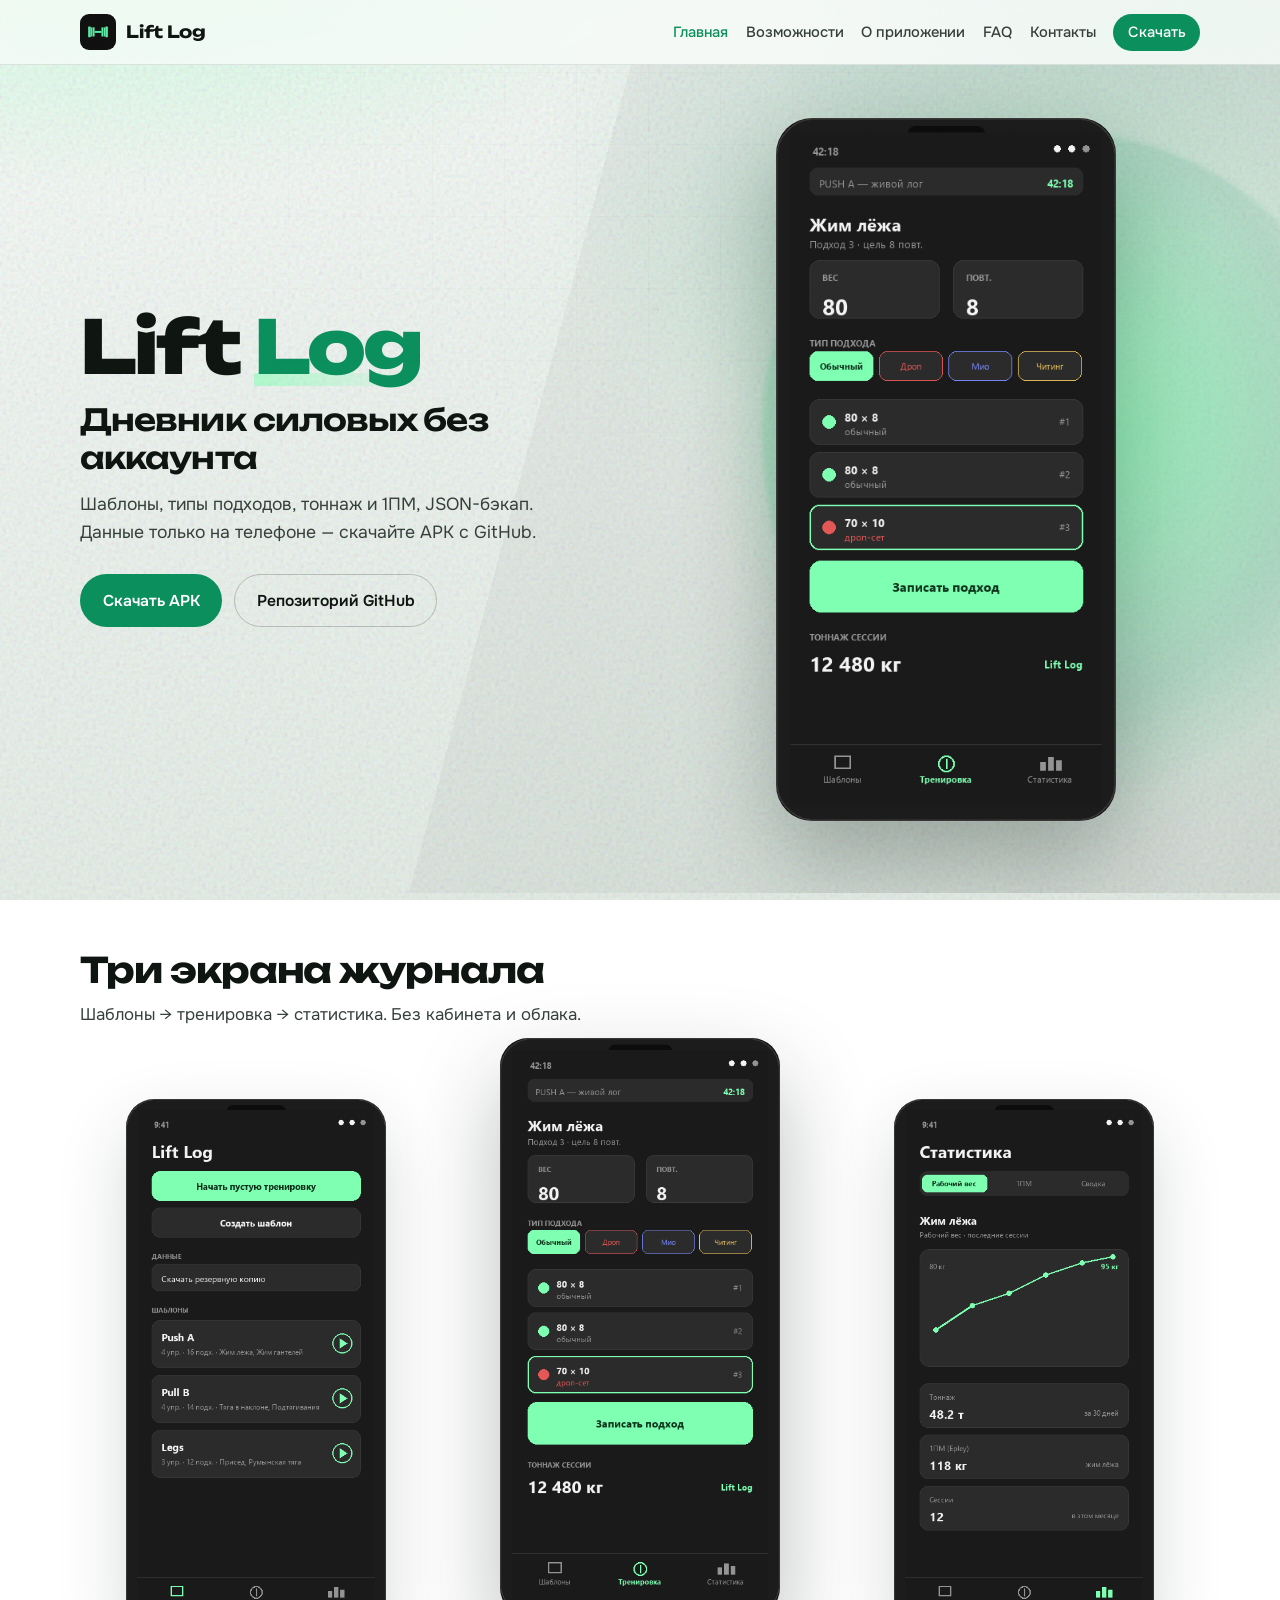
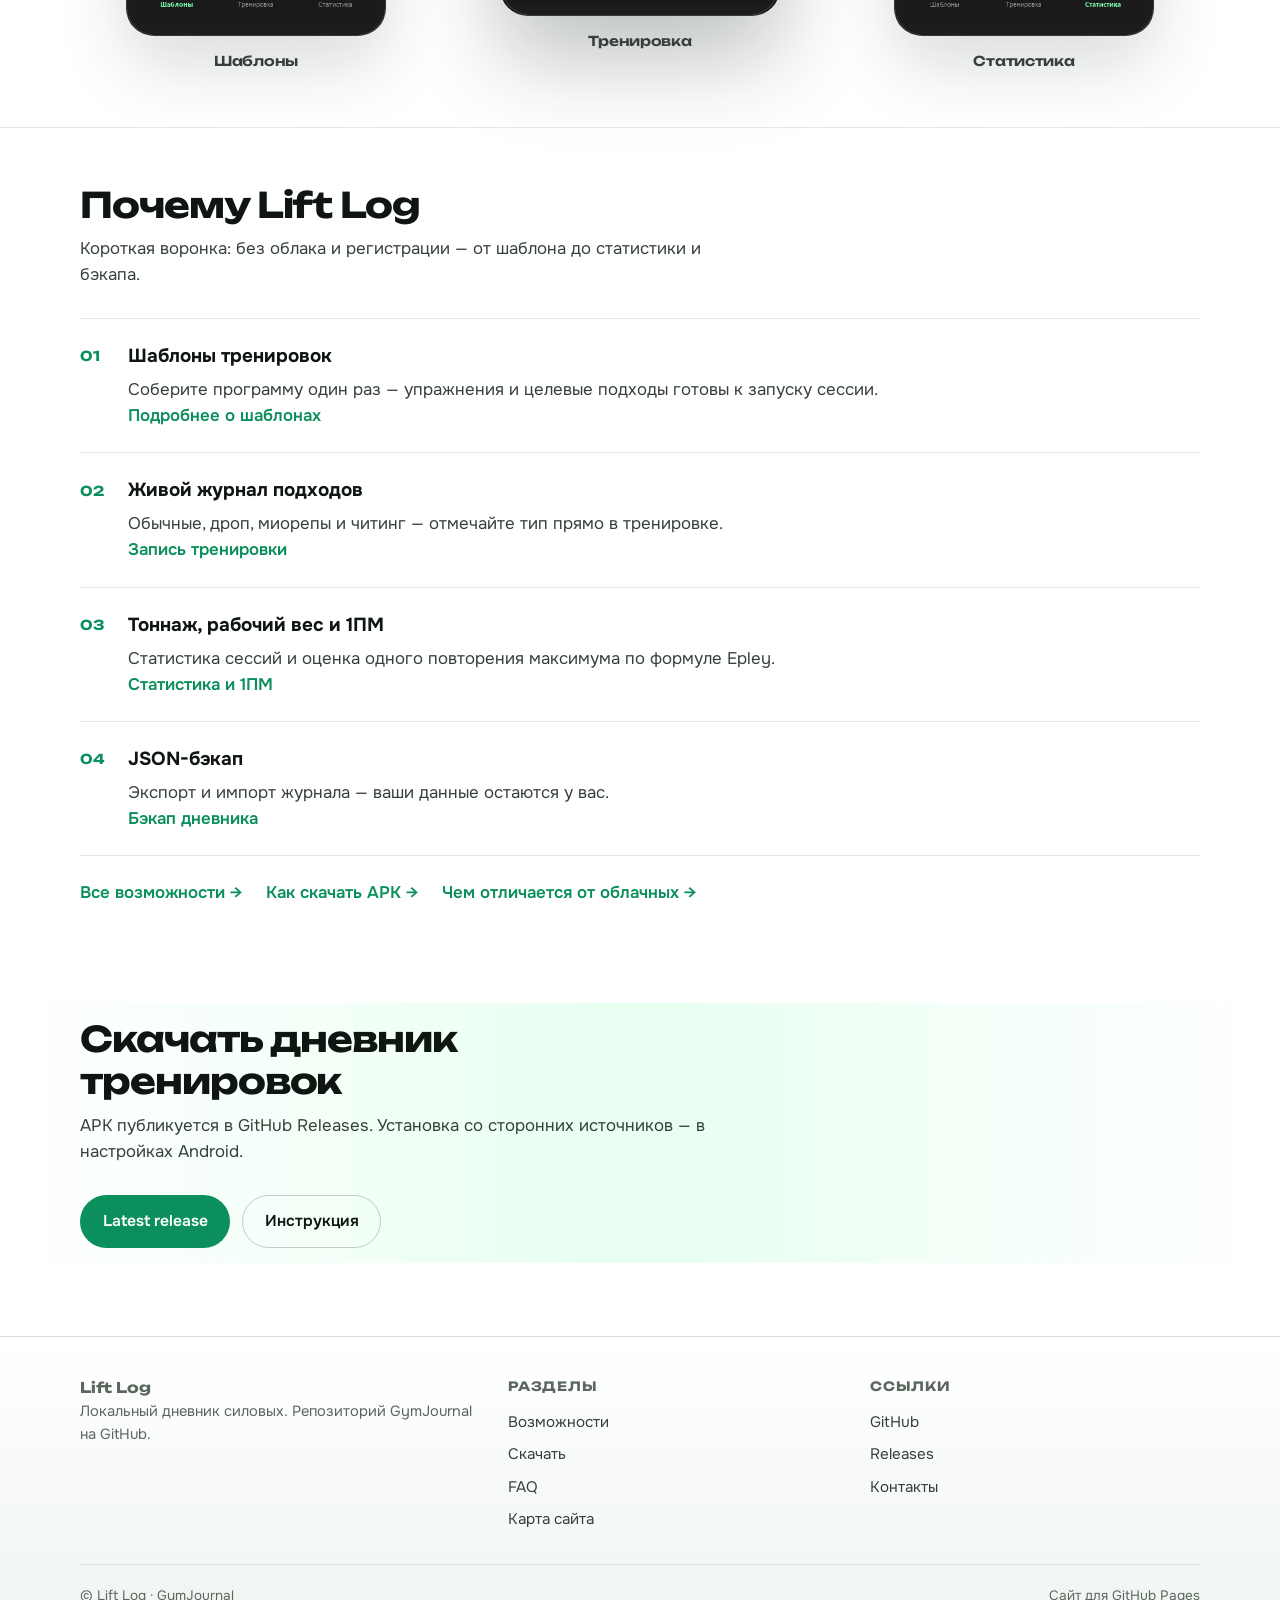
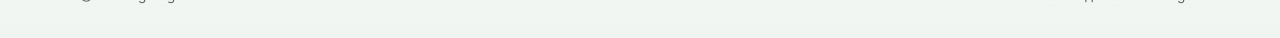
==== docs/index.html @ bf71b64b "Added marketing site for pages" ====
<!DOCTYPE html>
<html lang="ru">
<head>
  <meta charset="utf-8">
  <meta name="viewport" content="width=device-width, initial-scale=1">
  <title>Lift Log — дневник тренировок без аккаунта | скачать APK</title>
  <meta name="description" content="Lift Log — локальный дневник силовых для Android: шаблоны, типы подходов, тоннаж и 1ПМ, JSON-бэкап. Без регистрации. Скачать APK с GitHub.">
  <link rel="canonical" href="https://rev3nt.github.io/GymJournal/">
  <meta property="og:title" content="Lift Log — дневник тренировок без аккаунта">
  <meta property="og:description" content="Шаблоны, дроп/мио/читинг, тоннаж и 1ПМ, JSON-бэкап. Данные на телефоне. Скачать APK.">
  <meta property="og:type" content="website">
  <meta property="og:url" content="https://rev3nt.github.io/GymJournal/">
  <meta property="og:image" content="https://rev3nt.github.io/GymJournal/assets/screenshot-hero.png">
  <link rel="icon" href="assets/app_icon.png" type="image/png">
  <link rel="preconnect" href="https://fonts.googleapis.com">
  <link rel="preconnect" href="https://fonts.gstatic.com" crossorigin>
  <link href="https://fonts.googleapis.com/css2?family=Onest:wght@400;500;600;700&family=Unbounded:wght@500;600;700;800&display=swap" rel="stylesheet">
  <link rel="stylesheet" href="css/styles.css">
</head>
<body>
  <a class="skip-link" href="#main">К содержанию</a>
  <header class="site-header">
    <div class="wrap header-inner">
      <a class="logo" href="index.html">
        <img src="assets/app_icon.png" width="36" height="36" alt="">
        Lift Log
      </a>
      <button class="nav-toggle" type="button" aria-expanded="false" aria-controls="site-nav">Меню</button>
      <nav class="nav" id="site-nav" aria-label="Основная навигация">
        <a href="index.html" aria-current="page">Главная</a>
        <a href="vozmozhnosti.html">Возможности</a>
        <a href="o-prilozhenii.html">О приложении</a>
        <a href="faq.html">FAQ</a>
        <a href="kontakty.html">Контакты</a>
        <a class="nav-cta" href="skachat.html">Скачать</a>
      </nav>
    </div>
  </header>

  <main id="main">
    <section class="hero hero--bleed">
      <div class="hero-plane" aria-hidden="true"></div>
      <div class="wrap hero-grid">
        <div class="hero-copy">
          <p class="brand-mark">Lift <span>Log</span></p>
          <h1>Дневник силовых без аккаунта</h1>
          <p class="hero-lead">Шаблоны, типы подходов, тоннаж и 1ПМ, JSON-бэкап. Данные только на телефоне — скачайте APK с GitHub.</p>
          <div class="cta-row">
            <a class="btn btn-primary" href="https://github.com/rev3nt/GymJournal/releases/latest">Скачать APK</a>
            <a class="btn btn-secondary" href="https://github.com/rev3nt/GymJournal">Репозиторий GitHub</a>
          </div>
        </div>
        <div class="hero-visual">
          <img
            class="hero-shot"
            src="assets/screenshot-hero.png"
            width="426"
            height="880"
            alt="Скриншот Lift Log: активная тренировка — жим лёжа, вес, повторы и типы подходов"
            fetchpriority="high"
            decoding="async"
          >
        </div>
      </div>
    </section>

    <section class="section moments">
      <div class="wrap">
        <div class="section-head reveal">
          <h2>Три экрана журнала</h2>
          <p>Шаблоны → тренировка → статистика. Без кабинета и облака.</p>
        </div>
        <div class="shot-row reveal">
          <figure class="shot-card">
            <img src="assets/screenshot-templates.png" width="426" height="880" alt="Экран шаблонов Lift Log" loading="lazy">
            <figcaption>Шаблоны</figcaption>
          </figure>
          <figure class="shot-card shot-card--offset">
            <img src="assets/screenshot-hero.png" width="426" height="880" alt="Экран тренировки Lift Log" loading="lazy">
            <figcaption>Тренировка</figcaption>
          </figure>
          <figure class="shot-card">
            <img src="assets/screenshot-stats.png" width="426" height="880" alt="Экран статистики Lift Log" loading="lazy">
            <figcaption>Статистика</figcaption>
          </figure>
        </div>
      </div>
    </section>

    <section class="section band">
      <div class="wrap">
        <div class="section-head reveal">
          <h2>Почему Lift Log</h2>
          <p>Короткая воронка: без облака и регистрации — от шаблона до статистики и бэкапа.</p>
        </div>
        <ol class="feature-list">
          <li class="reveal">
            <span class="feature-num">01</span>
            <div>
              <h3>Шаблоны тренировок</h3>
              <p>Соберите программу один раз — упражнения и целевые подходы готовы к запуску сессии.</p>
              <a href="shablony.html">Подробнее о шаблонах</a>
            </div>
          </li>
          <li class="reveal">
            <span class="feature-num">02</span>
            <div>
              <h3>Живой журнал подходов</h3>
              <p>Обычные, дроп, миорепы и читинг — отмечайте тип прямо в тренировке.</p>
              <a href="trenirovka.html">Запись тренировки</a>
            </div>
          </li>
          <li class="reveal">
            <span class="feature-num">03</span>
            <div>
              <h3>Тоннаж, рабочий вес и 1ПМ</h3>
              <p>Статистика сессий и оценка одного повторения максимума по формуле Epley.</p>
              <a href="statistika.html">Статистика и 1ПМ</a>
            </div>
          </li>
          <li class="reveal">
            <span class="feature-num">04</span>
            <div>
              <h3>JSON-бэкап</h3>
              <p>Экспорт и импорт журнала — ваши данные остаются у вас.</p>
              <a href="backup.html">Бэкап дневника</a>
            </div>
          </li>
        </ol>
        <div class="link-row reveal">
          <a href="vozmozhnosti.html">Все возможности →</a>
          <a href="skachat.html">Как скачать APK →</a>
          <a href="o-prilozhenii.html">Чем отличается от облачных →</a>
        </div>
      </div>
    </section>

    <section class="section download-strip">
      <div class="wrap reveal">
        <div class="section-head">
          <h2>Скачать дневник тренировок</h2>
          <p>APK публикуется в GitHub Releases. Установка со сторонних источников — в настройках Android.</p>
        </div>
        <div class="cta-row">
          <a class="btn btn-primary" href="https://github.com/rev3nt/GymJournal/releases/latest">Latest release</a>
          <a class="btn btn-secondary" href="skachat.html">Инструкция</a>
        </div>
      </div>
    </section>
  </main>

  <footer class="site-footer">
    <div class="wrap footer-grid">
      <div>
        <p class="footer-brand">Lift Log</p>
        <p>Локальный дневник силовых. Репозиторий GymJournal на GitHub.</p>
      </div>
      <div>
        <h3>Разделы</h3>
        <ul class="footer-links">
          <li><a href="vozmozhnosti.html">Возможности</a></li>
          <li><a href="skachat.html">Скачать</a></li>
          <li><a href="faq.html">FAQ</a></li>
          <li><a href="karta-sajta.html">Карта сайта</a></li>
        </ul>
      </div>
      <div>
        <h3>Ссылки</h3>
        <ul class="footer-links">
          <li><a href="https://github.com/rev3nt/GymJournal">GitHub</a></li>
          <li><a href="https://github.com/rev3nt/GymJournal/releases/latest">Releases</a></li>
          <li><a href="kontakty.html">Контакты</a></li>
        </ul>
      </div>
    </div>
    <div class="wrap footer-bottom">
      <span>© Lift Log · GymJournal</span>
      <span>Сайт для GitHub Pages</span>
    </div>
  </footer>
  <script src="js/main.js"></script>
</body>
</html>
---- docs/css/styles.css ----
/* Lift Log — marketing site (light athletic editorial) */
:root {
  --bg: #eef4f0;
  --bg-2: #e2ebe5;
  --surface: #ffffff;
  --ink: #0f1612;
  --ink-soft: #35403a;
  --muted: #5a675f;
  --line: rgba(15, 22, 18, 0.1);
  --accent: #0b8f5c;
  --accent-hover: #087a4e;
  --mint: #7effb2;
  --mint-soft: rgba(126, 255, 178, 0.4);
  --mint-deep: rgba(11, 143, 92, 0.14);
  --app-bg: #1a1a1a;
  --app-fg: #f3f3f3;
  --radius: 14px;
  --max: 1120px;
  --font-display: "Unbounded", system-ui, sans-serif;
  --font-body: "Onest", system-ui, sans-serif;
  --shadow-soft: 0 28px 70px rgba(11, 40, 28, 0.16);
  --shadow-shot: 0 40px 90px rgba(8, 28, 18, 0.28);
  --ease: cubic-bezier(0.22, 1, 0.36, 1);
}

*,
*::before,
*::after {
  box-sizing: border-box;
}

html {
  scroll-behavior: smooth;
}

body {
  margin: 0;
  font-family: var(--font-body);
  font-size: 1.05rem;
  line-height: 1.55;
  color: var(--ink);
  background:
    radial-gradient(ellipse 100% 70% at 8% -15%, rgba(126, 255, 178, 0.42), transparent 52%),
    radial-gradient(ellipse 80% 55% at 96% 0%, rgba(11, 143, 92, 0.14), transparent 48%),
    radial-gradient(ellipse 60% 40% at 70% 35%, rgba(126, 255, 178, 0.1), transparent 55%),
    linear-gradient(165deg, #f8fcf9 0%, var(--bg) 38%, #e6efe9 72%, var(--bg-2) 100%);
  background-attachment: fixed;
  min-height: 100vh;
}

body::before {
  content: "";
  position: fixed;
  inset: 0;
  pointer-events: none;
  z-index: 0;
  opacity: 0.42;
  background-image: url("data:image/svg+xml,%3Csvg viewBox='0 0 256 256' xmlns='http://www.w3.org/2000/svg'%3E%3Cfilter id='n'%3E%3CfeTurbulence type='fractalNoise' baseFrequency='0.9' numOctaves='4' stitchTiles='stitch'/%3E%3C/filter%3E%3Crect width='100%25' height='100%25' filter='url(%23n)' opacity='0.5'/%3E%3C/svg%3E");
  mix-blend-mode: multiply;
}

body::after {
  content: "";
  position: fixed;
  inset: 0;
  pointer-events: none;
  z-index: 0;
  opacity: 0.045;
  background-image:
    linear-gradient(rgba(15, 22, 18, 0.35) 1px, transparent 1px),
    linear-gradient(90deg, rgba(15, 22, 18, 0.35) 1px, transparent 1px);
  background-size: 72px 72px;
  mask-image: radial-gradient(ellipse 80% 60% at 50% 20%, #000 20%, transparent 75%);
}

a {
  color: var(--accent);
  text-decoration-thickness: 1px;
  text-underline-offset: 0.18em;
}

a:hover {
  color: var(--accent-hover);
}

img {
  max-width: 100%;
  height: auto;
  display: block;
}

.skip-link {
  position: absolute;
  left: -999px;
  top: 0;
  background: var(--ink);
  color: #fff;
  padding: 0.6rem 1rem;
  z-index: 100;
}

.skip-link:focus {
  left: 1rem;
  top: 1rem;
}

.wrap {
  width: min(100% - 2rem, var(--max));
  margin-inline: auto;
  position: relative;
  z-index: 1;
}

/* Header */
.site-header {
  position: sticky;
  top: 0;
  z-index: 50;
  backdrop-filter: blur(16px) saturate(1.2);
  background: rgba(248, 252, 249, 0.78);
  border-bottom: 1px solid var(--line);
}

.header-inner {
  display: flex;
  align-items: center;
  justify-content: space-between;
  gap: 1rem;
  padding: 0.85rem 0;
}

.logo {
  display: inline-flex;
  align-items: center;
  gap: 0.65rem;
  text-decoration: none;
  color: var(--ink);
  font-family: var(--font-display);
  font-weight: 700;
  font-size: 1.05rem;
  letter-spacing: -0.02em;
}

.logo img {
  width: 36px;
  height: 36px;
  border-radius: 9px;
}

.nav {
  display: flex;
  align-items: center;
  gap: 0.15rem 1.1rem;
  flex-wrap: wrap;
}

.nav a {
  text-decoration: none;
  color: var(--ink-soft);
  font-size: 0.92rem;
  font-weight: 500;
  padding: 0.35rem 0;
}

.nav a:hover,
.nav a[aria-current="page"] {
  color: var(--accent);
}

.nav-cta {
  display: inline-flex;
  align-items: center;
  padding: 0.45rem 0.9rem !important;
  border-radius: 999px;
  background: var(--accent);
  color: #fff !important;
  text-decoration: none !important;
}

.nav-cta:hover {
  background: var(--accent-hover);
  color: #fff !important;
}

.nav-toggle {
  display: none;
  border: 1px solid var(--line);
  background: var(--surface);
  border-radius: 10px;
  padding: 0.45rem 0.7rem;
  font: inherit;
  cursor: pointer;
  color: var(--ink);
}

@media (max-width: 860px) {
  .nav-toggle {
    display: inline-flex;
  }

  .nav {
    display: none;
    position: absolute;
    left: 1rem;
    right: 1rem;
    top: calc(100% + 0.35rem);
    flex-direction: column;
    align-items: stretch;
    gap: 0;
    padding: 0.75rem;
    background: var(--surface);
    border: 1px solid var(--line);
    border-radius: var(--radius);
    box-shadow: var(--shadow-soft);
  }

  .nav.is-open {
    display: flex;
  }

  .nav a {
    padding: 0.7rem 0.55rem;
    border-bottom: 1px solid var(--line);
  }

  .nav a:last-child {
    border-bottom: 0;
  }

  .nav-cta {
    justify-content: center;
    margin-top: 0.35rem;
  }
}

/* Buttons */
.btn {
  display: inline-flex;
  align-items: center;
  justify-content: center;
  gap: 0.4rem;
  padding: 0.85rem 1.35rem;
  border-radius: 999px;
  font-weight: 600;
  font-size: 0.98rem;
  text-decoration: none;
  border: 1.5px solid transparent;
  transition: transform 0.25s var(--ease), background 0.2s, color 0.2s, border-color 0.2s;
}

.btn:hover {
  transform: translateY(-1px);
}

.btn-primary {
  background: var(--accent);
  color: #fff;
}

.btn-primary:hover {
  background: var(--accent-hover);
  color: #fff;
}

.btn-secondary {
  background: transparent;
  color: var(--ink);
  border-color: rgba(18, 24, 20, 0.22);
}

.btn-secondary:hover {
  border-color: var(--accent);
  color: var(--accent);
}

.cta-row {
  display: flex;
  flex-wrap: wrap;
  gap: 0.75rem;
}

/* Hero */
.hero {
  position: relative;
  padding: 2.75rem 0 4rem;
  min-height: min(92vh, 880px);
  display: grid;
  align-items: center;
  overflow: clip;
}

.hero--bleed {
  isolation: isolate;
}

.hero-plane {
  position: absolute;
  inset: 0;
  z-index: 0;
  background:
    linear-gradient(105deg, transparent 42%, rgba(15, 22, 18, 0.04) 42%, rgba(15, 22, 18, 0.07) 100%),
    radial-gradient(ellipse 55% 80% at 88% 45%, rgba(126, 255, 178, 0.35), transparent 60%),
    radial-gradient(ellipse 40% 50% at 70% 10%, var(--mint-deep), transparent 70%);
  pointer-events: none;
}

.hero-plane::after {
  content: "";
  position: absolute;
  right: -8%;
  top: 8%;
  width: min(58vw, 620px);
  height: min(78vh, 720px);
  border-radius: 48% 52% 45% 55% / 42% 48% 52% 58%;
  background: radial-gradient(circle at 40% 40%, rgba(126, 255, 178, 0.55), rgba(11, 143, 92, 0.12) 55%, transparent 72%);
  filter: blur(2px);
  animation: blob-drift 14s var(--ease) infinite alternate;
}

@keyframes blob-drift {
  from {
    transform: translate(0, 0) scale(1);
  }
  to {
    transform: translate(-3%, 4%) scale(1.05);
  }
}

.hero-grid {
  display: grid;
  grid-template-columns: minmax(0, 1.05fr) minmax(0, 0.95fr);
  gap: clamp(1.5rem, 4vw, 3.25rem);
  align-items: center;
  position: relative;
  z-index: 1;
}

.brand-mark {
  font-family: var(--font-display);
  font-weight: 800;
  font-size: clamp(2.75rem, 6.5vw, 4.6rem);
  letter-spacing: -0.045em;
  line-height: 0.98;
  margin: 0 0 1.1rem;
  color: var(--ink);
}

.brand-mark span {
  color: var(--accent);
  position: relative;
}

.brand-mark span::after {
  content: "";
  position: absolute;
  left: 0;
  right: 0;
  bottom: 0.08em;
  height: 0.18em;
  background: linear-gradient(90deg, var(--mint), transparent);
  opacity: 0.55;
  z-index: -1;
  border-radius: 2px;
}

.hero h1 {
  font-family: var(--font-display);
  font-weight: 600;
  font-size: clamp(1.35rem, 2.6vw, 1.9rem);
  letter-spacing: -0.03em;
  line-height: 1.25;
  margin: 0 0 0.9rem;
  max-width: 22ch;
  color: var(--ink);
}

.hero-lead {
  margin: 0 0 1.75rem;
  max-width: 38ch;
  color: var(--ink-soft);
  font-size: 1.1rem;
  line-height: 1.55;
}

.hero-visual {
  position: relative;
  display: flex;
  justify-content: center;
  align-items: center;
  min-height: 480px;
}

.hero-visual::before {
  content: "";
  position: absolute;
  width: min(100%, 460px);
  aspect-ratio: 1;
  border-radius: 50%;
  background: radial-gradient(circle, var(--mint-soft), transparent 68%);
  z-index: 0;
  filter: blur(8px);
}

.hero-shot {
  position: relative;
  z-index: 1;
  width: min(100%, 340px);
  height: auto;
  border-radius: 36px;
  box-shadow: var(--shadow-shot), 0 0 0 1px rgba(255, 255, 255, 0.06);
  animation: phone-float 5.5s var(--ease) infinite;
}

/* Legacy phone frame (inner pages / fallback) */
.phone-frame {
  position: relative;
  z-index: 1;
  width: min(100%, 280px);
  border-radius: 36px;
  padding: 10px;
  background: linear-gradient(160deg, #2a2a2a, #111);
  box-shadow: var(--shadow-soft), 0 0 0 1px rgba(255, 255, 255, 0.08) inset;
}

.phone-screen {
  border-radius: 28px;
  overflow: hidden;
  background: var(--app-bg);
}

.phone-screen img,
.phone-screen svg {
  width: 100%;
  height: auto;
  display: block;
}

@keyframes phone-float {
  0%,
  100% {
    transform: translateY(0);
  }
  50% {
    transform: translateY(-12px);
  }
}

.hero-copy > * {
  opacity: 0;
  transform: translateY(18px);
  animation: rise-in 0.85s var(--ease) forwards;
}

.hero-copy > *:nth-child(1) {
  animation-delay: 0.05s;
}
.hero-copy > *:nth-child(2) {
  animation-delay: 0.18s;
}
.hero-copy > *:nth-child(3) {
  animation-delay: 0.3s;
}
.hero-copy > *:nth-child(4) {
  animation-delay: 0.42s;
}

@keyframes rise-in {
  to {
    opacity: 1;
    transform: none;
  }
}

@media (max-width: 900px) {
  .hero {
    min-height: auto;
    padding: 1.5rem 0 2.75rem;
  }

  .hero-grid {
    grid-template-columns: 1fr;
    gap: 1.75rem;
  }

  .hero-visual {
    order: -1;
    min-height: 0;
  }

  .hero-shot {
    width: min(100%, 260px);
  }

  .hero-plane::after {
    width: 90vw;
    height: 50vh;
    right: -20%;
    top: -5%;
    opacity: 0.85;
  }
}

/* Secondary visual moments */
.moments {
  padding-top: 1rem;
}

.shot-row {
  display: grid;
  grid-template-columns: repeat(3, minmax(0, 1fr));
  gap: clamp(1rem, 3vw, 2rem);
  align-items: end;
}

.shot-card {
  margin: 0;
  text-align: center;
}

.shot-card img {
  width: 100%;
  max-width: 260px;
  margin-inline: auto;
  border-radius: 28px;
  box-shadow: var(--shadow-soft);
  transition: transform 0.45s var(--ease);
}

.shot-card--offset {
  transform: translateY(-1.25rem);
}

.shot-card--offset img {
  max-width: 280px;
  box-shadow: var(--shadow-shot);
}

.shot-card figcaption {
  margin-top: 0.85rem;
  font-family: var(--font-display);
  font-size: 0.85rem;
  font-weight: 600;
  letter-spacing: -0.02em;
  color: var(--ink-soft);
}

.shot-card:hover img {
  transform: translateY(-6px);
}

@media (max-width: 800px) {
  .shot-row {
    grid-template-columns: 1fr;
    justify-items: center;
    gap: 2rem;
  }

  .shot-card--offset {
    transform: none;
  }

  .shot-card img,
  .shot-card--offset img {
    max-width: 220px;
  }
}

.page-shot {
  margin: 0 auto 2.25rem;
  display: flex;
  justify-content: center;
}

.page-shot-img {
  width: min(100%, 280px);
  border-radius: 32px;
  box-shadow: var(--shadow-soft);
}

.download-strip {
  position: relative;
}

.download-strip::before {
  content: "";
  position: absolute;
  inset: 12% 0;
  background: linear-gradient(90deg, transparent, rgba(126, 255, 178, 0.18), transparent);
  pointer-events: none;
  z-index: 0;
}

/* Sections */
.section {
  padding: 3.5rem 0;
  position: relative;
  z-index: 1;
}

.section-tight {
  padding: 2rem 0 3rem;
}

.section-head {
  max-width: 40rem;
  margin-bottom: 1.85rem;
}

.section-head h2,
.page-title,
.content h2,
.content h3 {
  font-family: var(--font-display);
  letter-spacing: -0.03em;
  line-height: 1.2;
}

.section-head h2,
.page-title {
  font-size: clamp(1.6rem, 3.2vw, 2.2rem);
  margin: 0 0 0.65rem;
}

.section-head p,
.lede {
  margin: 0;
  color: var(--ink-soft);
  font-size: 1.05rem;
}

.band {
  border-top: 1px solid var(--line);
  background: linear-gradient(180deg, rgba(255, 255, 255, 0.35), transparent 40%);
}

.feature-list {
  list-style: none;
  margin: 0;
  padding: 0;
  display: grid;
  gap: 0;
}

.feature-list li {
  display: grid;
  grid-template-columns: auto 1fr;
  gap: 1rem 1.35rem;
  padding: 1.45rem 0;
  border-bottom: 1px solid var(--line);
  align-items: start;
  transition: background 0.25s var(--ease);
}

.feature-list li:first-child {
  border-top: 1px solid var(--line);
}

.feature-list li:hover {
  background: linear-gradient(90deg, rgba(126, 255, 178, 0.12), transparent 55%);
}

.feature-num {
  font-family: var(--font-display);
  font-size: 0.85rem;
  font-weight: 700;
  color: var(--accent);
  padding-top: 0.2rem;
  min-width: 2ch;
}

.feature-list h3 {
  margin: 0 0 0.35rem;
  font-size: 1.18rem;
}

.feature-list p {
  margin: 0;
  color: var(--ink-soft);
}

.feature-list a {
  font-weight: 600;
  text-decoration: none;
}

.link-row {
  display: flex;
  flex-wrap: wrap;
  gap: 0.75rem 1.5rem;
  margin-top: 1.5rem;
}

.link-row a {
  font-weight: 600;
  text-decoration: none;
}

/* Editorial page layout */
.page-hero {
  padding: 2rem 0 1.25rem;
}

.breadcrumbs {
  display: flex;
  flex-wrap: wrap;
  gap: 0.35rem;
  list-style: none;
  margin: 0 0 1.1rem;
  padding: 0;
  font-size: 0.88rem;
  color: var(--muted);
}

.breadcrumbs a {
  color: var(--muted);
  text-decoration: none;
}

.breadcrumbs li:not(:last-child)::after {
  content: "/";
  margin-left: 0.35rem;
  opacity: 0.55;
}

.breadcrumbs [aria-current="page"] {
  color: var(--ink-soft);
}

.prose-block {
  margin-bottom: 1.75rem;
  padding-bottom: 1.75rem;
  border-bottom: 1px solid var(--line);
}

.prose-block:last-of-type {
  border-bottom: 0;
}

.prose-block h2 {
  font-size: 1.35rem;
  margin: 0 0 0.65rem;
}

.prose-block h3 {
  font-size: 1.1rem;
  margin: 1.1rem 0 0.45rem;
}

.prose-block p,
.prose-block li {
  color: var(--ink-soft);
}

.prose-block ul {
  padding-left: 1.15rem;
}

.cta-band {
  margin-top: 1.5rem;
  padding: 1.75rem 0 0;
  border-top: 1px solid var(--line);
}

.cta-band h2 {
  font-family: var(--font-display);
  font-size: 1.35rem;
  margin: 0 0 1rem;
}

.catalog {
  display: grid;
  gap: 0;
}

.catalog > a {
  display: block;
  padding: 1.25rem 0;
  border-bottom: 1px solid var(--line);
  text-decoration: none;
  color: inherit;
  transition: background 0.25s var(--ease), padding-left 0.25s var(--ease);
}

.catalog > a:first-child {
  border-top: 1px solid var(--line);
}

.catalog > a:hover {
  background: linear-gradient(90deg, rgba(126, 255, 178, 0.14), transparent 60%);
  padding-left: 0.5rem;
}

.catalog h3 {
  margin: 0;
  font-family: var(--font-display);
  font-size: 1.15rem;
  letter-spacing: -0.02em;
  color: var(--ink);
}

.catalog p {
  margin: 0.35rem 0 0;
  font-size: 0.98rem;
  color: var(--muted);
}

.sitemap-tree {
  list-style: none;
  margin: 0;
  padding: 0;
  font-size: 1.02rem;
}

.sitemap-tree li {
  margin: 0.45rem 0;
}

.sitemap-tree ul {
  list-style: none;
  margin: 0.35rem 0 0.75rem;
  padding-left: 1.25rem;
  border-left: 2px solid rgba(11, 143, 92, 0.25);
}

.sitemap-tree a {
  text-decoration: none;
  font-weight: 500;
}

.contact-list {
  list-style: none;
  margin: 0;
  padding: 0;
}

.contact-list li {
  display: grid;
  gap: 0.25rem;
  padding: 1rem 0;
  border-bottom: 1px solid var(--line);
}

.contact-list li:first-child {
  border-top: 1px solid var(--line);
}

.contact-list strong {
  font-family: var(--font-display);
  font-size: 0.85rem;
  letter-spacing: -0.02em;
  color: var(--muted);
}

.contact-list a {
  font-weight: 600;
  text-decoration: none;
  word-break: break-all;
}

.steps {
  margin: 0.75rem 0 0;
  padding-left: 1.25rem;
  color: var(--ink-soft);
}

.steps li + li {
  margin-top: 0.45rem;
}

.faq details {
  border-bottom: 1px solid var(--line);
  padding: 1rem 0;
}

.faq details:first-of-type {
  border-top: 1px solid var(--line);
}

.faq summary {
  cursor: pointer;
  font-weight: 600;
  font-family: var(--font-display);
  font-size: 1rem;
  letter-spacing: -0.02em;
  list-style: none;
}

.faq summary::-webkit-details-marker {
  display: none;
}

.faq summary::after {
  content: "+";
  float: right;
  color: var(--accent);
  font-weight: 700;
}

.faq details[open] summary::after {
  content: "–";
}

.faq details p {
  margin: 0.75rem 0 0.25rem;
  color: var(--ink-soft);
}

.reveal {
  opacity: 0;
  transform: translateY(22px);
  transition: opacity 0.7s var(--ease), transform 0.7s var(--ease);
}

.reveal.is-visible {
  opacity: 1;
  transform: none;
}

/* Footer */
.site-footer {
  margin-top: 2rem;
  border-top: 1px solid var(--line);
  padding: 2.5rem 0 2rem;
  position: relative;
  z-index: 1;
  background: linear-gradient(180deg, rgba(255, 255, 255, 0.55), rgba(232, 240, 235, 0.7));
}

.footer-grid {
  display: grid;
  grid-template-columns: 1.2fr 1fr 1fr;
  gap: 2rem;
}

.footer-brand {
  font-family: var(--font-display);
  font-weight: 700;
  font-size: 1.1rem;
  margin: 0 0 0.5rem;
}

.site-footer p {
  margin: 0;
  color: var(--muted);
  font-size: 0.92rem;
}

.site-footer h3 {
  font-family: var(--font-display);
  font-size: 0.8rem;
  text-transform: uppercase;
  letter-spacing: 0.06em;
  margin: 0 0 0.75rem;
  color: var(--muted);
}

.footer-links {
  list-style: none;
  margin: 0;
  padding: 0;
}

.footer-links a {
  text-decoration: none;
  color: var(--ink-soft);
  font-size: 0.95rem;
}

.footer-links li + li {
  margin-top: 0.4rem;
}

.footer-links a:hover {
  color: var(--accent);
}

.footer-bottom {
  margin-top: 2rem;
  padding-top: 1.25rem;
  border-top: 1px solid var(--line);
  font-size: 0.85rem;
  color: var(--muted);
  display: flex;
  flex-wrap: wrap;
  gap: 0.5rem 1.25rem;
  justify-content: space-between;
}

@media (max-width: 720px) {
  .footer-grid {
    grid-template-columns: 1fr;
    gap: 1.5rem;
  }
}

@media (prefers-reduced-motion: reduce) {
  html {
    scroll-behavior: auto;
  }

  .hero-copy > *,
  .hero-shot,
  .hero-plane::after,
  .reveal {
    animation: none !important;
    transition: none !important;
    opacity: 1 !important;
    transform: none !important;
  }
}
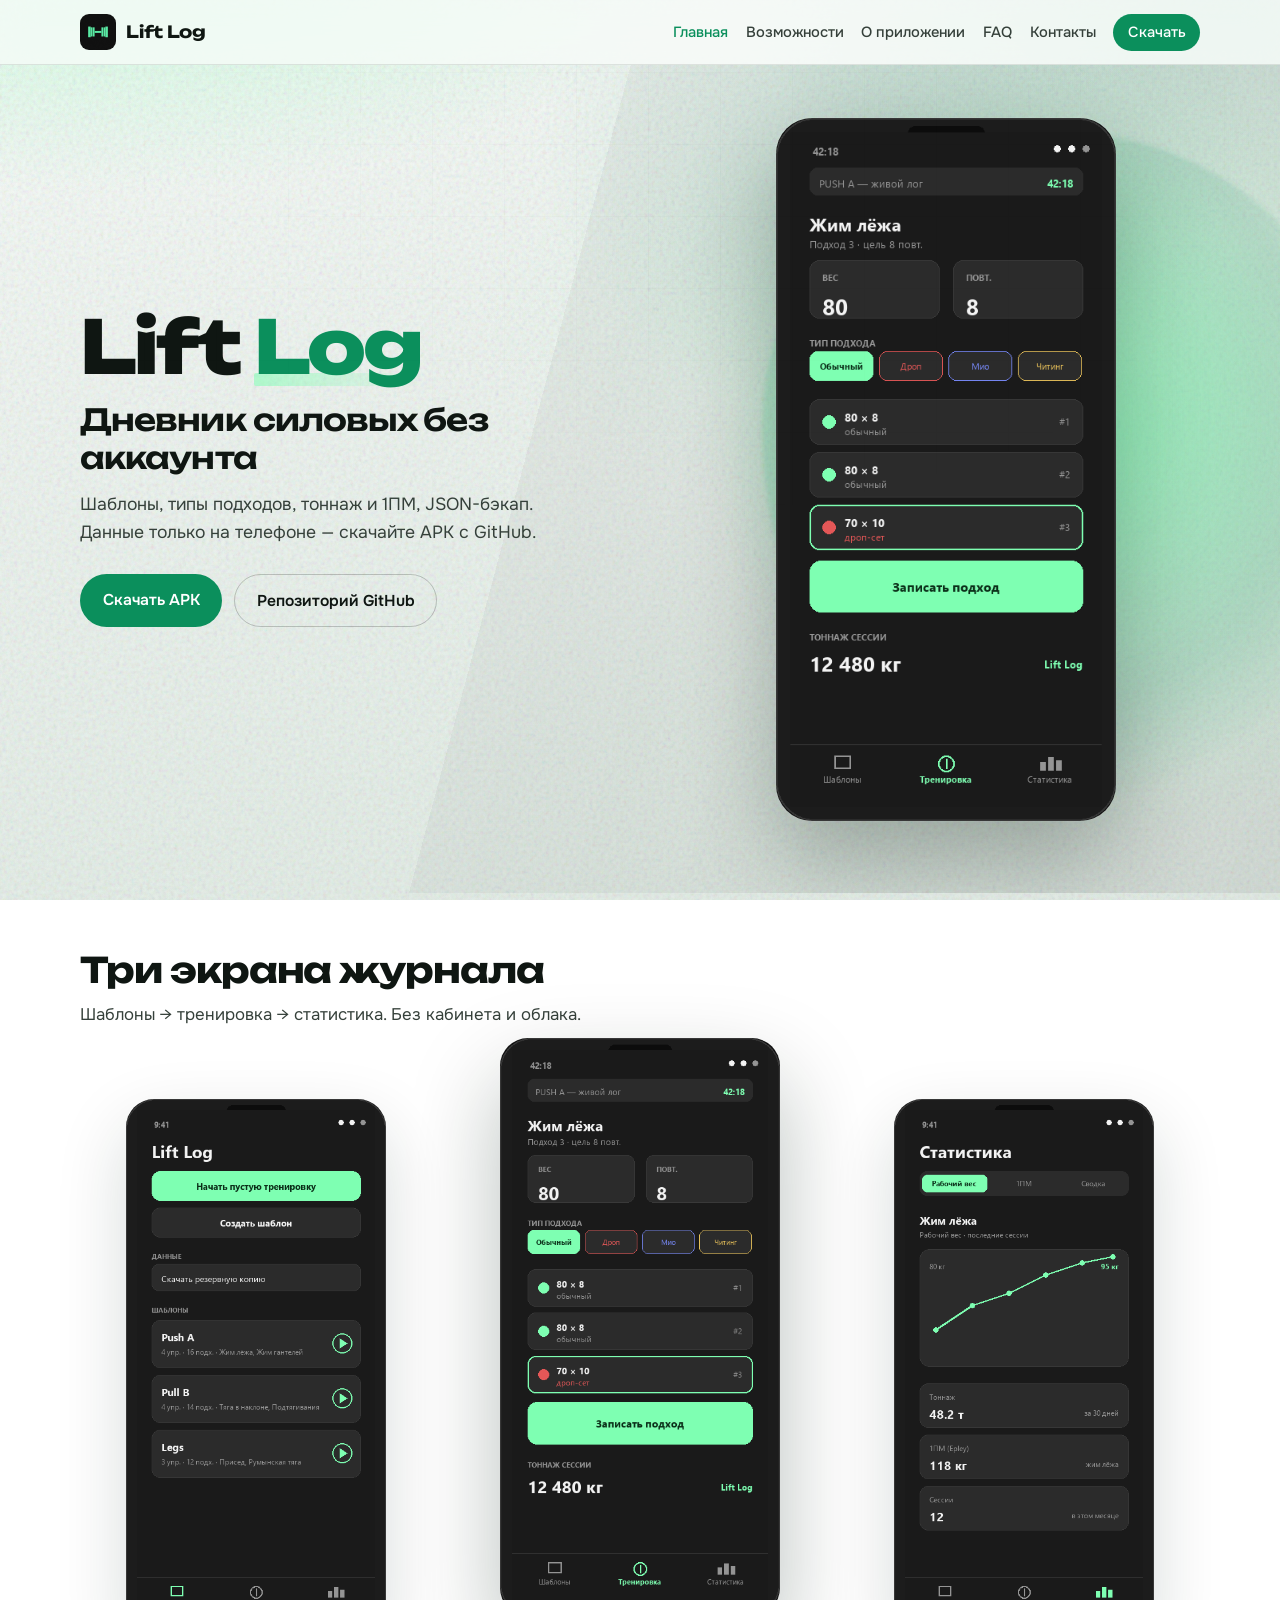
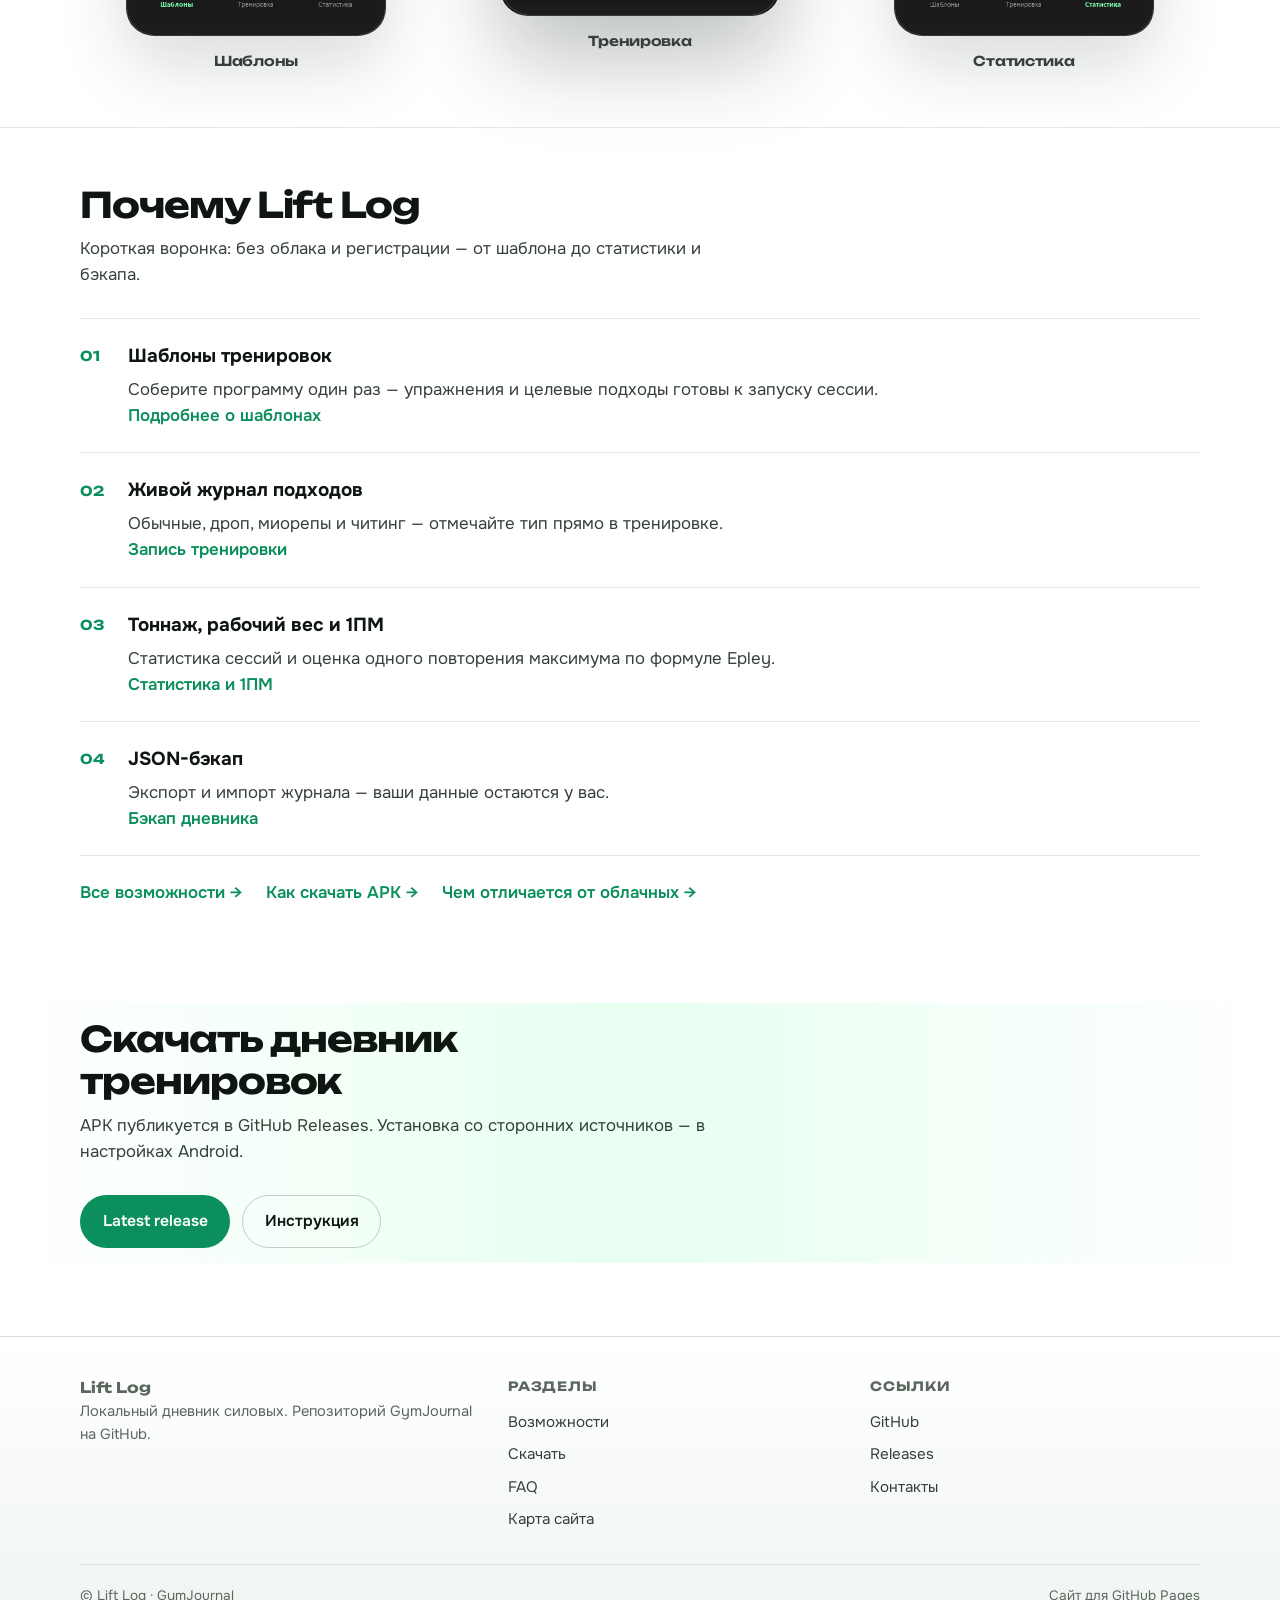
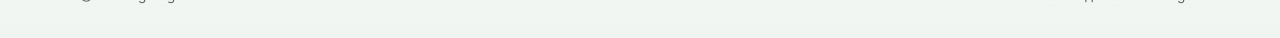
==== commit 6f7645ad: "Update index.html" ====
--- a/docs/index.html
+++ b/docs/index.html
@@ -1,6 +1,7 @@
 <!DOCTYPE html>
 <html lang="ru">
 <head>
+  <meta name="yandex-verification" content="aedbf3e108d39045" />
   <meta charset="utf-8">
   <meta name="viewport" content="width=device-width, initial-scale=1">
   <title>Lift Log — дневник тренировок без аккаунта | скачать APK</title>
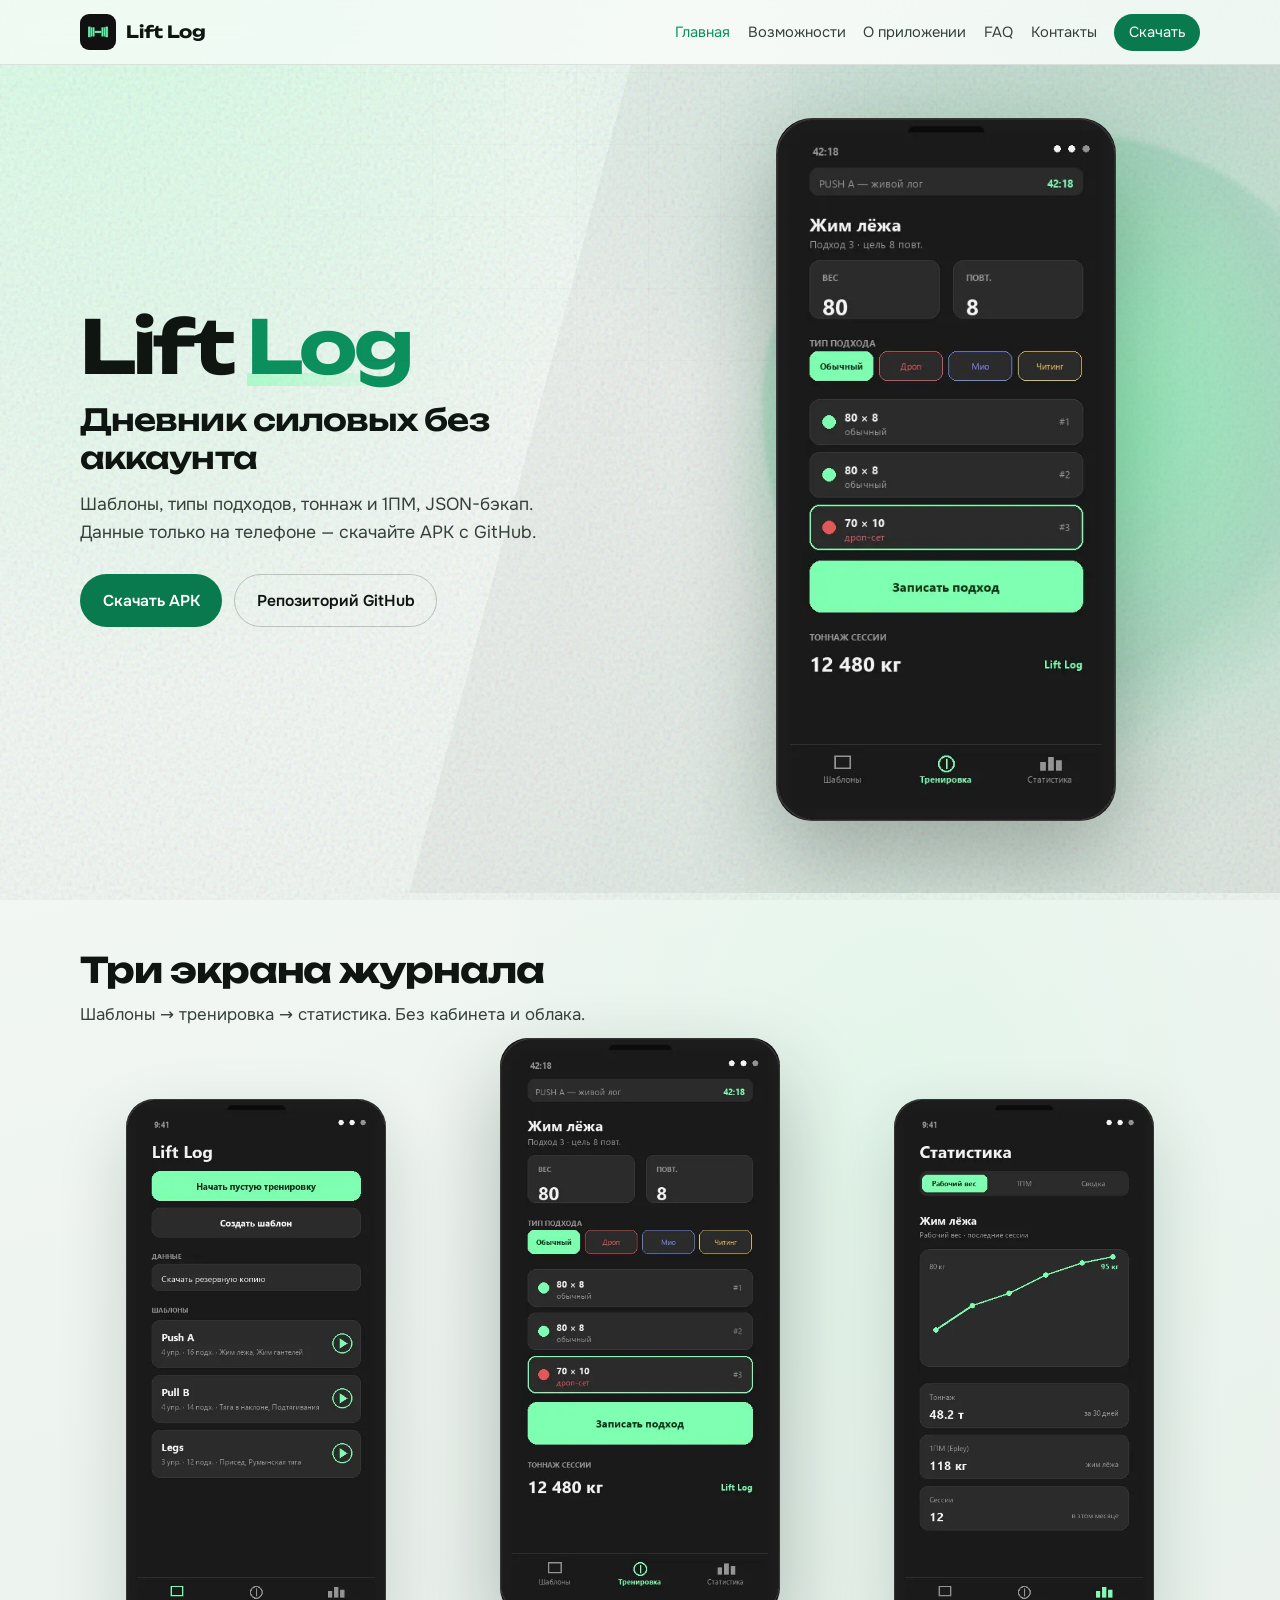
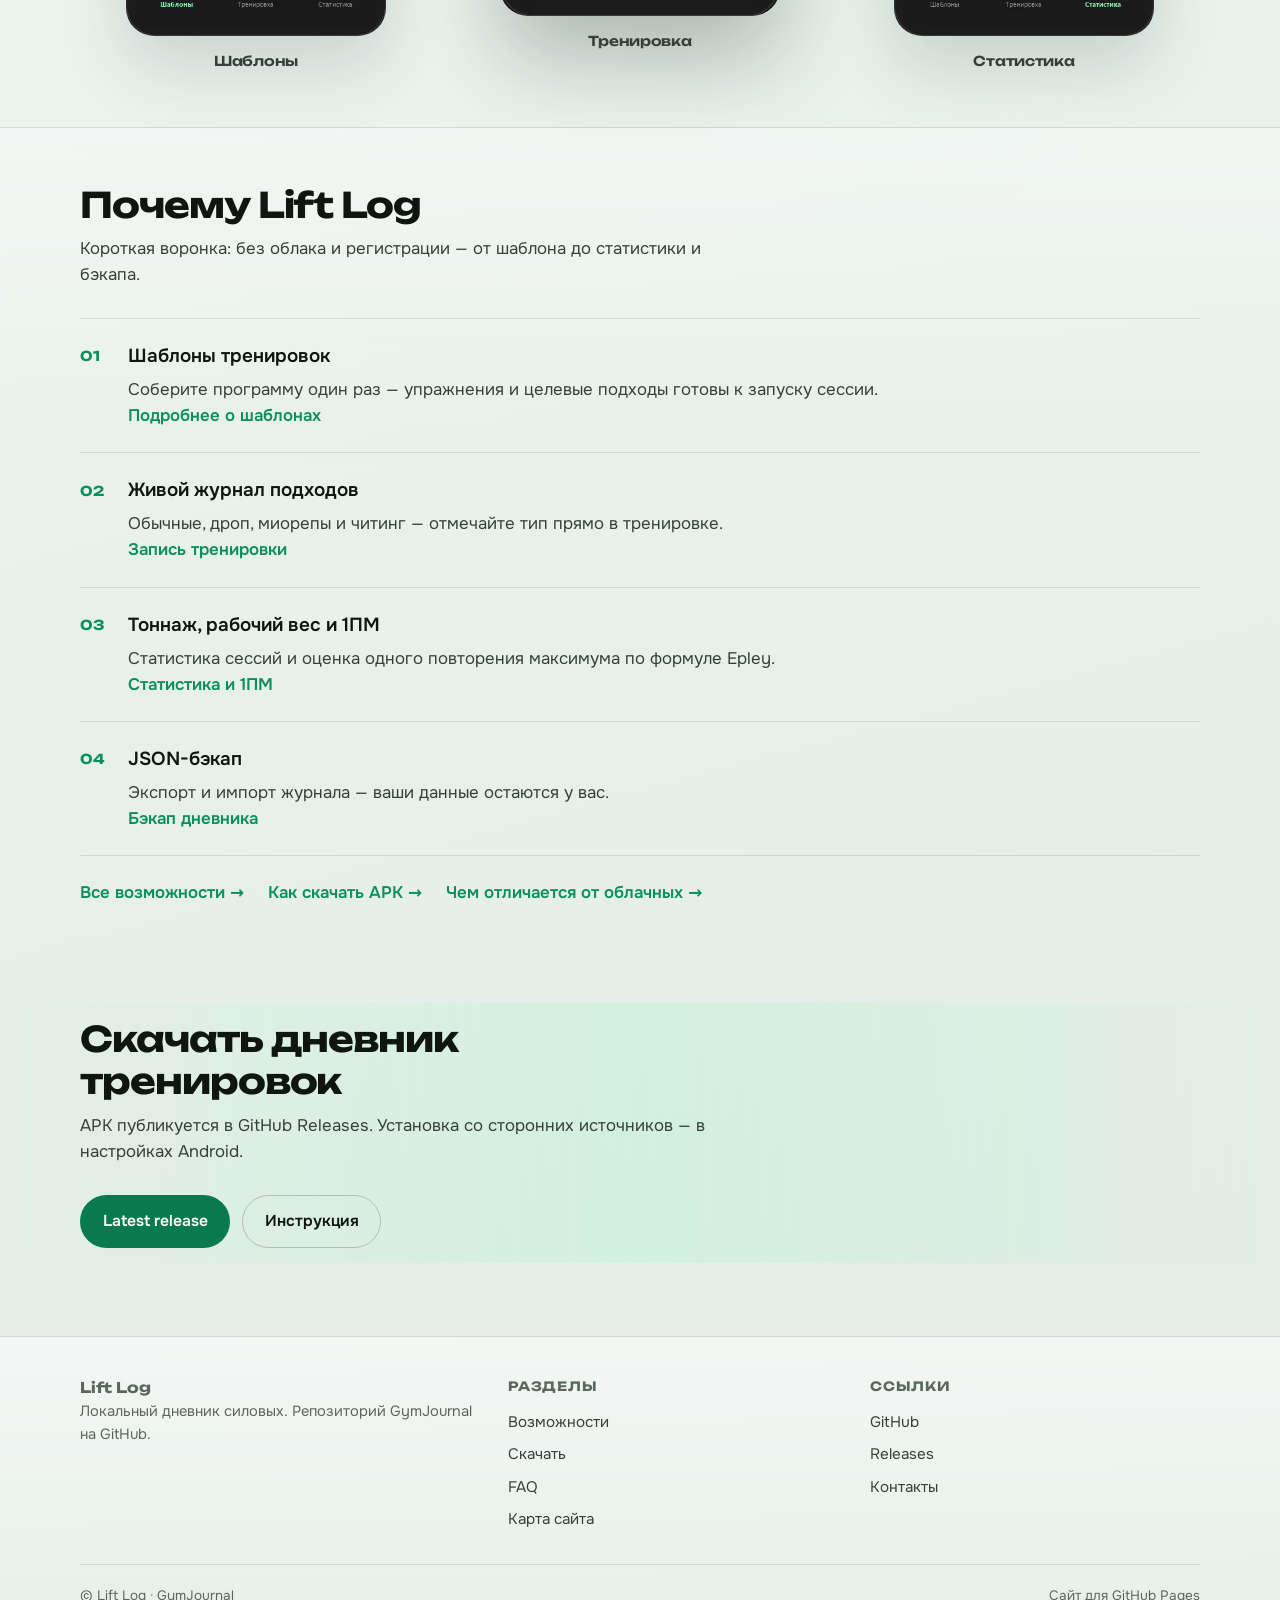
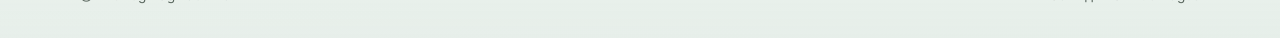
==== commit d83d896c: "Снять блокировку первой отрисовки: свои шрифты и сжатые картинки. Co-authored-by: Cursor <cursoragen" ====
--- a/docs/index.html
+++ b/docs/index.html
@@ -11,11 +11,11 @@
   <meta property="og:description" content="Шаблоны, дроп/мио/читинг, тоннаж и 1ПМ, JSON-бэкап. Данные на телефоне. Скачать APK.">
   <meta property="og:type" content="website">
   <meta property="og:url" content="https://rev3nt.github.io/GymJournal/">
-  <meta property="og:image" content="https://rev3nt.github.io/GymJournal/assets/screenshot-hero.png">
-  <link rel="icon" href="assets/app_icon.png" type="image/png">
-  <link rel="preconnect" href="https://fonts.googleapis.com">
-  <link rel="preconnect" href="https://fonts.gstatic.com" crossorigin>
-  <link href="https://fonts.googleapis.com/css2?family=Onest:wght@400;500;600;700&family=Unbounded:wght@500;600;700;800&display=swap" rel="stylesheet">
+  <meta property="og:image" content="https://rev3nt.github.io/GymJournal/assets/screenshot-hero.webp">
+  <link rel="icon" href="assets/app_icon.webp" type="image/webp">
+  <link rel="preload" href="fonts/onest-cyrillic.woff2" as="font" type="font/woff2" crossorigin>
+  <link rel="preload" href="fonts/unbounded-cyrillic.woff2" as="font" type="font/woff2" crossorigin>
+  <link rel="preload" href="assets/screenshot-hero.webp" as="image" fetchpriority="high">
   <link rel="stylesheet" href="css/styles.css">
 </head>
 <body>
@@ -23,7 +23,7 @@
   <header class="site-header">
     <div class="wrap header-inner">
       <a class="logo" href="index.html">
-        <img src="assets/app_icon.png" width="36" height="36" alt="">
+        <img src="assets/app_icon.webp" width="36" height="36" alt="">
         Lift Log
       </a>
       <button class="nav-toggle" type="button" aria-expanded="false" aria-controls="site-nav">Меню</button>
@@ -54,7 +54,7 @@
         <div class="hero-visual">
           <img
             class="hero-shot"
-            src="assets/screenshot-hero.png"
+            src="assets/screenshot-hero.webp"
             width="426"
             height="880"
             alt="Скриншот Lift Log: активная тренировка — жим лёжа, вес, повторы и типы подходов"
@@ -73,15 +73,15 @@
         </div>
         <div class="shot-row reveal">
           <figure class="shot-card">
-            <img src="assets/screenshot-templates.png" width="426" height="880" alt="Экран шаблонов Lift Log" loading="lazy">
+            <img src="assets/screenshot-templates.webp" width="426" height="880" alt="Экран шаблонов Lift Log" loading="lazy">
             <figcaption>Шаблоны</figcaption>
           </figure>
           <figure class="shot-card shot-card--offset">
-            <img src="assets/screenshot-hero.png" width="426" height="880" alt="Экран тренировки Lift Log" loading="lazy">
+            <img src="assets/screenshot-hero.webp" width="426" height="880" alt="Экран тренировки Lift Log" loading="lazy">
             <figcaption>Тренировка</figcaption>
           </figure>
           <figure class="shot-card">
-            <img src="assets/screenshot-stats.png" width="426" height="880" alt="Экран статистики Lift Log" loading="lazy">
+            <img src="assets/screenshot-stats.webp" width="426" height="880" alt="Экран статистики Lift Log" loading="lazy">
             <figcaption>Статистика</figcaption>
           </figure>
         </div>
@@ -179,6 +179,6 @@
       <span>Сайт для GitHub Pages</span>
     </div>
   </footer>
-  <script src="js/main.js"></script>
+  <script src="js/main.js" defer></script>
 </body>
 </html>
--- a/docs/css/styles.css
+++ b/docs/css/styles.css
@@ -1,4 +1,40 @@
 /* Lift Log — marketing site (light athletic editorial) */
+@font-face {
+  font-family: "Onest";
+  font-style: normal;
+  font-weight: 400 600;
+  font-display: swap;
+  src: url("../fonts/onest-cyrillic.woff2") format("woff2");
+  unicode-range: U+0301, U+0400-045F, U+0490-0491, U+04B0-04B1, U+2116;
+}
+
+@font-face {
+  font-family: "Onest";
+  font-style: normal;
+  font-weight: 400 600;
+  font-display: swap;
+  src: url("../fonts/onest-latin.woff2") format("woff2");
+  unicode-range: U+0000-00FF, U+0131, U+0152-0153, U+02BB-02BC, U+02C6, U+02DA, U+02DC, U+0304, U+0308, U+0329, U+2000-206F, U+20AC, U+2122, U+2191, U+2193, U+2212, U+2215, U+FEFF, U+FFFD;
+}
+
+@font-face {
+  font-family: "Unbounded";
+  font-style: normal;
+  font-weight: 600 700;
+  font-display: swap;
+  src: url("../fonts/unbounded-cyrillic.woff2") format("woff2");
+  unicode-range: U+0301, U+0400-045F, U+0490-0491, U+04B0-04B1, U+2116;
+}
+
+@font-face {
+  font-family: "Unbounded";
+  font-style: normal;
+  font-weight: 600 700;
+  font-display: swap;
+  src: url("../fonts/unbounded-latin.woff2") format("woff2");
+  unicode-range: U+0000-00FF, U+0131, U+0152-0153, U+02BB-02BC, U+02C6, U+02DA, U+02DC, U+0304, U+0308, U+0329, U+2000-206F, U+20AC, U+2122, U+2191, U+2193, U+2212, U+2215, U+FEFF, U+FFFD;
+}
+
 :root {
   --bg: #eef4f0;
   --bg-2: #e2ebe5;
@@ -31,6 +67,7 @@
 
 html {
   scroll-behavior: smooth;
+  overflow-x: clip;
 }
 
 body {
@@ -44,7 +81,6 @@
     radial-gradient(ellipse 80% 55% at 96% 0%, rgba(11, 143, 92, 0.14), transparent 48%),
     radial-gradient(ellipse 60% 40% at 70% 35%, rgba(126, 255, 178, 0.1), transparent 55%),
     linear-gradient(165deg, #f8fcf9 0%, var(--bg) 38%, #e6efe9 72%, var(--bg-2) 100%);
-  background-attachment: fixed;
   min-height: 100vh;
 }
 
@@ -122,6 +158,7 @@
 }
 
 .header-inner {
+  position: relative;
   display: flex;
   align-items: center;
   justify-content: space-between;
@@ -158,7 +195,7 @@
   text-decoration: none;
   color: var(--ink-soft);
   font-size: 0.92rem;
-  font-weight: 500;
+  font-weight: 400;
   padding: 0.35rem 0;
 }
 
@@ -172,13 +209,13 @@
   align-items: center;
   padding: 0.45rem 0.9rem !important;
   border-radius: 999px;
-  background: var(--accent);
+  background: #087a4e;
   color: #fff !important;
   text-decoration: none !important;
 }
 
 .nav-cta:hover {
-  background: var(--accent-hover);
+  background: #06643f;
   color: #fff !important;
 }
 
@@ -253,12 +290,12 @@
 }
 
 .btn-primary {
-  background: var(--accent);
+  background: #087a4e;
   color: #fff;
 }
 
 .btn-primary:hover {
-  background: var(--accent-hover);
+  background: #06643f;
   color: #fff;
 }
 
@@ -309,8 +346,8 @@
   position: absolute;
   right: -8%;
   top: 8%;
-  width: min(58vw, 620px);
-  height: min(78vh, 720px);
+  width: min(58%, 620px);
+  height: min(78%, 720px);
   border-radius: 48% 52% 45% 55% / 42% 48% 52% 58%;
   background: radial-gradient(circle at 40% 40%, rgba(126, 255, 178, 0.55), rgba(11, 143, 92, 0.12) 55%, transparent 72%);
   filter: blur(2px);
@@ -337,7 +374,7 @@
 
 .brand-mark {
   font-family: var(--font-display);
-  font-weight: 800;
+  font-weight: 700;
   font-size: clamp(2.75rem, 6.5vw, 4.6rem);
   letter-spacing: -0.045em;
   line-height: 0.98;
@@ -446,8 +483,6 @@
 }
 
 .hero-copy > * {
-  opacity: 0;
-  transform: translateY(18px);
   animation: rise-in 0.85s var(--ease) forwards;
 }
 
@@ -465,8 +500,10 @@
 }
 
 @keyframes rise-in {
+  from {
+    transform: translateY(18px);
+  }
   to {
-    opacity: 1;
     transform: none;
   }
 }
@@ -492,9 +529,9 @@
   }
 
   .hero-plane::after {
-    width: 90vw;
-    height: 50vh;
-    right: -20%;
+    width: 100%;
+    height: 55%;
+    right: -12%;
     top: -5%;
     opacity: 0.85;
   }
@@ -824,7 +861,7 @@
 
 .sitemap-tree a {
   text-decoration: none;
-  font-weight: 500;
+  font-weight: 400;
 }
 
 .contact-list {
@@ -906,9 +943,12 @@
 }
 
 .reveal {
+  transition: opacity 0.7s var(--ease), transform 0.7s var(--ease);
+}
+
+.reveal.is-pending:not(.is-visible) {
   opacity: 0;
   transform: translateY(22px);
-  transition: opacity 0.7s var(--ease), transform 0.7s var(--ease);
 }
 
 .reveal.is-visible {
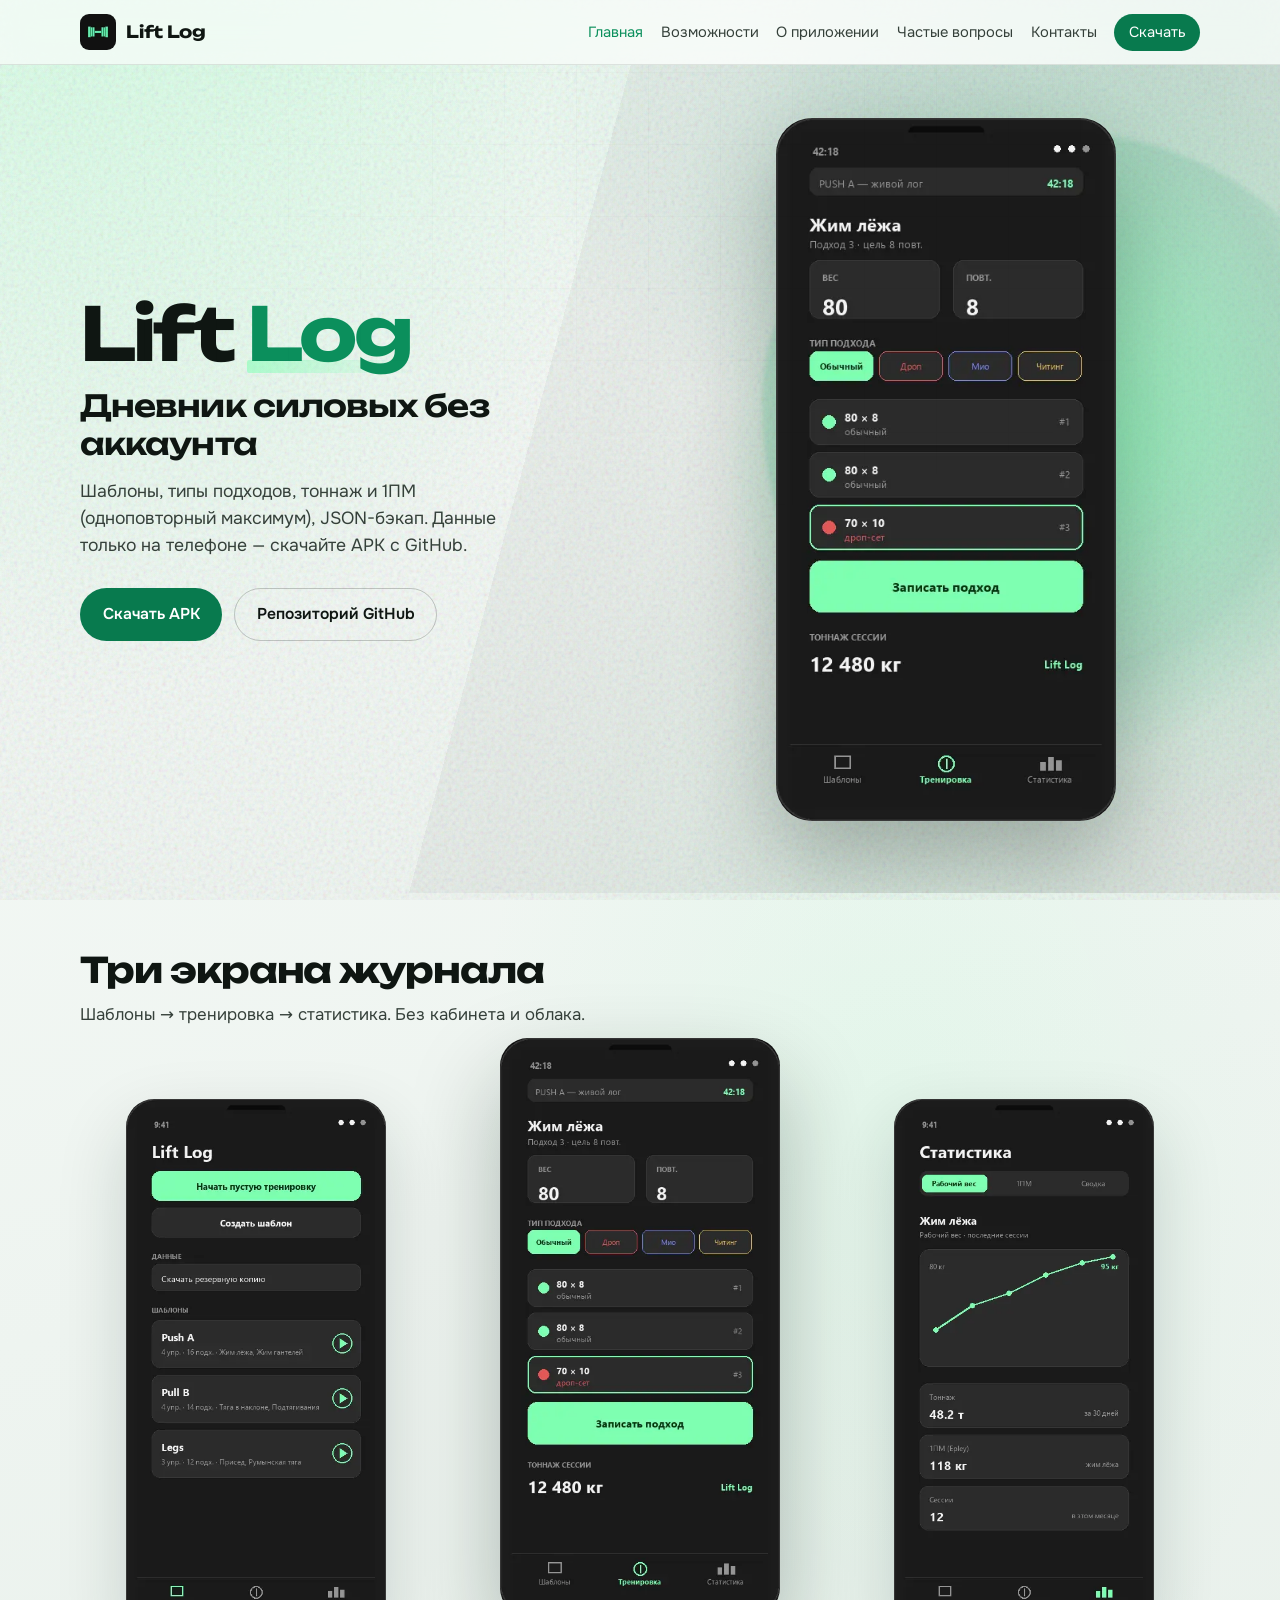
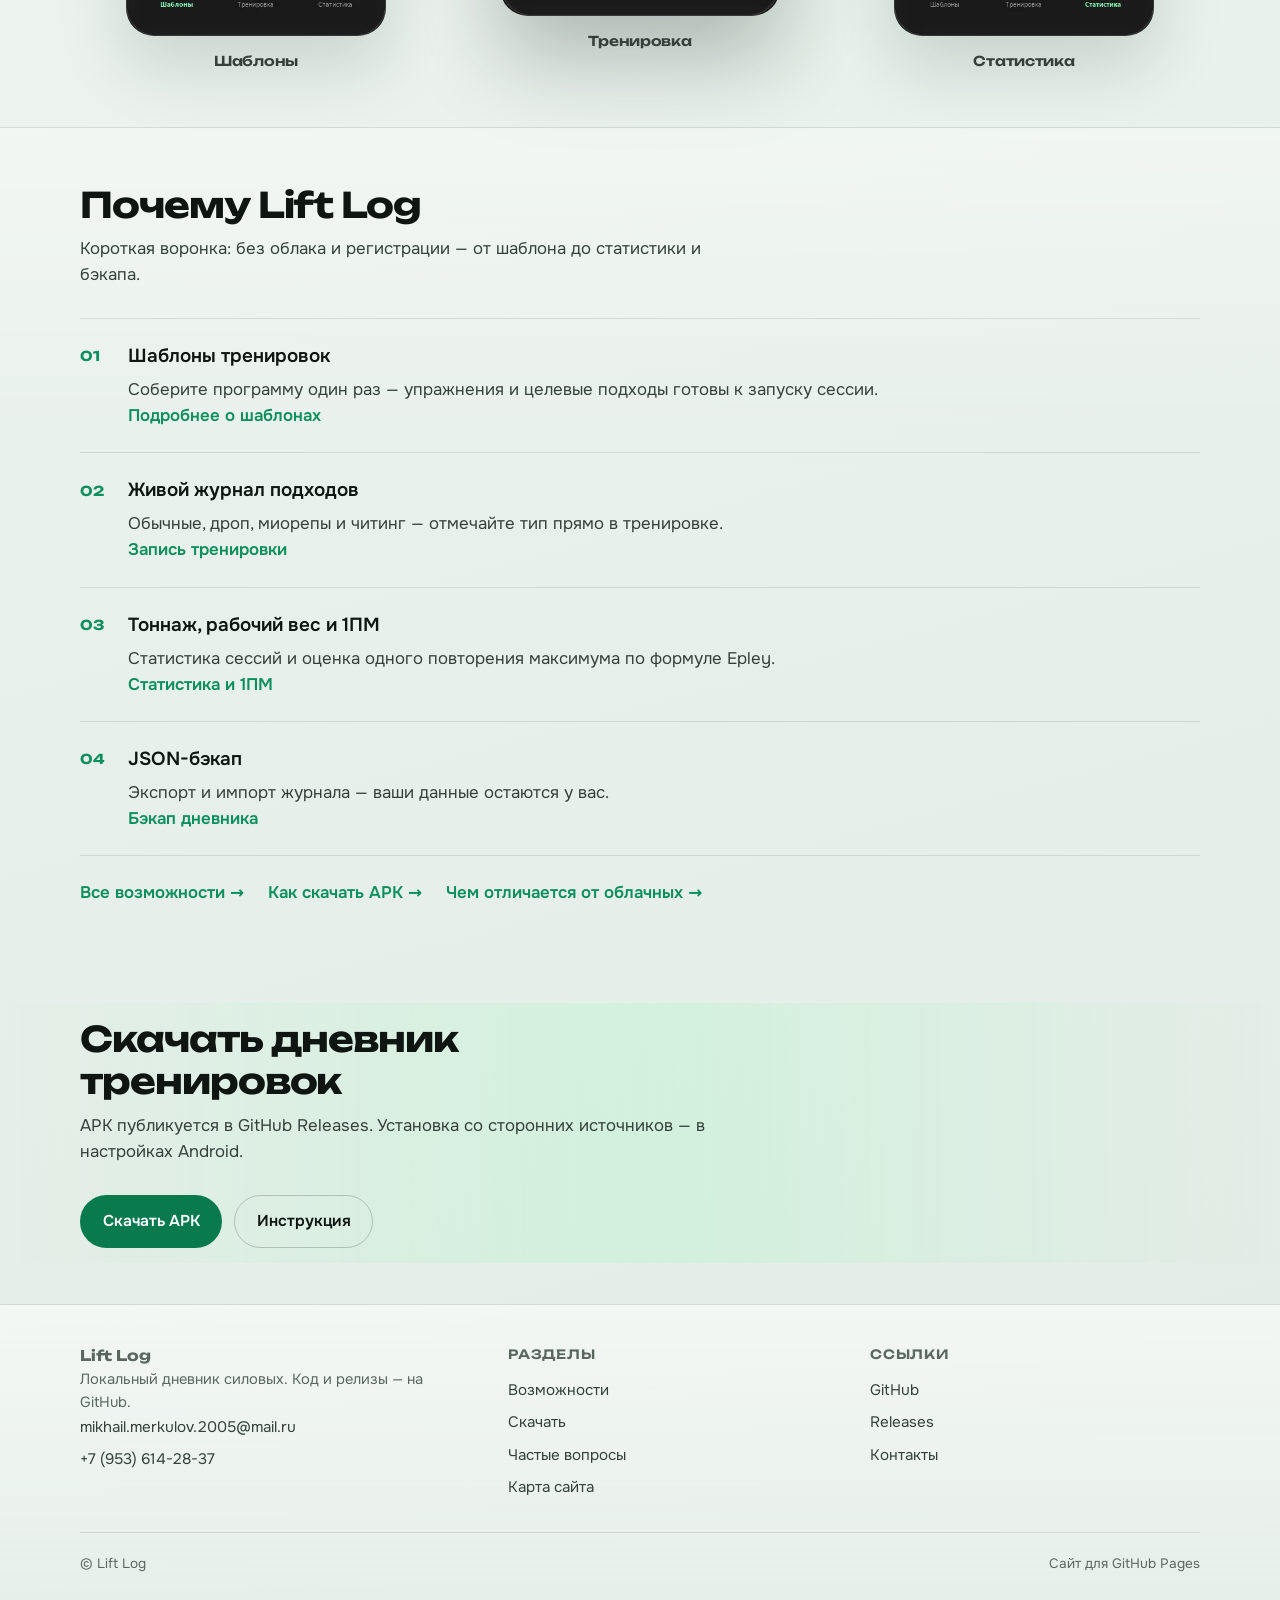
==== commit 72981118: "Показать на витрине правки защиты: контакты, понятные подписи и CTA в первом экране телефона." ====
--- a/docs/index.html
+++ b/docs/index.html
@@ -6,24 +6,39 @@
   <meta name="viewport" content="width=device-width, initial-scale=1">
   <title>Lift Log — дневник тренировок без аккаунта | скачать APK</title>
   <meta name="description" content="Lift Log — локальный дневник силовых для Android: шаблоны, типы подходов, тоннаж и 1ПМ, JSON-бэкап. Без регистрации. Скачать APK с GitHub.">
-  <link rel="canonical" href="https://rev3nt.github.io/GymJournal/">
+  <meta name="keywords" content="дневник тренировок, дневник тренировок приложение, спортивный дневник тренировок, дневник силовых тренировок">
+  <link rel="canonical" href="https://gymjournal.mikhail-flain-2005.workers.dev/">
   <meta property="og:title" content="Lift Log — дневник тренировок без аккаунта">
   <meta property="og:description" content="Шаблоны, дроп/мио/читинг, тоннаж и 1ПМ, JSON-бэкап. Данные на телефоне. Скачать APK.">
   <meta property="og:type" content="website">
-  <meta property="og:url" content="https://rev3nt.github.io/GymJournal/">
-  <meta property="og:image" content="https://rev3nt.github.io/GymJournal/assets/screenshot-hero.webp">
+  <meta property="og:url" content="https://gymjournal.mikhail-flain-2005.workers.dev/">
+  <meta property="og:image" content="https://gymjournal.mikhail-flain-2005.workers.dev/assets/screenshot-hero.webp">
   <link rel="icon" href="assets/app_icon.webp" type="image/webp">
   <link rel="preload" href="fonts/onest-cyrillic.woff2" as="font" type="font/woff2" crossorigin>
   <link rel="preload" href="fonts/unbounded-cyrillic.woff2" as="font" type="font/woff2" crossorigin>
   <link rel="preload" href="assets/screenshot-hero.webp" as="image" fetchpriority="high">
   <link rel="stylesheet" href="css/styles.css">
+
+  <!-- Yandex.Metrika counter -->
+  <script type="text/javascript">
+      (function(m,e,t,r,i,k,a){
+          m[i]=m[i]||function(){(m[i].a=m[i].a||[]).push(arguments)};
+          m[i].l=1*new Date();
+          for (var j = 0; j < document.scripts.length; j++) {if (document.scripts[j].src === r) { return; }}
+          k=e.createElement(t),a=e.getElementsByTagName(t)[0],k.async=1,k.src=r,a.parentNode.insertBefore(k,a)
+      })(window, document,'script','https://mc.yandex.ru/metrika/tag.js?id=114414257', 'ym');
+
+      ym(114414257, 'init', {ssr:true, webvisor:true, clickmap:true, ecommerce:"dataLayer", referrer: document.referrer, url: location.href, accurateTrackBounce:true, trackLinks:true});
+  </script>
+  <noscript><div><img src="https://mc.yandex.ru/watch/114414257" style="position:absolute; left:-9999px;" alt="Яндекс.Метрика" /></div></noscript>
+  <!-- /Yandex.Metrika counter -->
 </head>
 <body>
   <a class="skip-link" href="#main">К содержанию</a>
   <header class="site-header">
     <div class="wrap header-inner">
       <a class="logo" href="index.html">
-        <img src="assets/app_icon.webp" width="36" height="36" alt="">
+        <img src="assets/app_icon.webp" width="36" height="36" alt="Lift Log">
         Lift Log
       </a>
       <button class="nav-toggle" type="button" aria-expanded="false" aria-controls="site-nav">Меню</button>
@@ -31,7 +46,7 @@
         <a href="index.html" aria-current="page">Главная</a>
         <a href="vozmozhnosti.html">Возможности</a>
         <a href="o-prilozhenii.html">О приложении</a>
-        <a href="faq.html">FAQ</a>
+        <a href="faq.html">Частые вопросы</a>
         <a href="kontakty.html">Контакты</a>
         <a class="nav-cta" href="skachat.html">Скачать</a>
       </nav>
@@ -45,7 +60,7 @@
         <div class="hero-copy">
           <p class="brand-mark">Lift <span>Log</span></p>
           <h1>Дневник силовых без аккаунта</h1>
-          <p class="hero-lead">Шаблоны, типы подходов, тоннаж и 1ПМ, JSON-бэкап. Данные только на телефоне — скачайте APK с GitHub.</p>
+          <p class="hero-lead">Шаблоны, типы подходов, тоннаж и 1ПМ (одноповторный максимум), JSON-бэкап. Данные только на телефоне — скачайте APK с GitHub.</p>
           <div class="cta-row">
             <a class="btn btn-primary" href="https://github.com/rev3nt/GymJournal/releases/latest">Скачать APK</a>
             <a class="btn btn-secondary" href="https://github.com/rev3nt/GymJournal">Репозиторий GitHub</a>
@@ -143,7 +158,7 @@
           <p>APK публикуется в GitHub Releases. Установка со сторонних источников — в настройках Android.</p>
         </div>
         <div class="cta-row">
-          <a class="btn btn-primary" href="https://github.com/rev3nt/GymJournal/releases/latest">Latest release</a>
+          <a class="btn btn-primary" href="https://github.com/rev3nt/GymJournal/releases/latest">Скачать APK</a>
           <a class="btn btn-secondary" href="skachat.html">Инструкция</a>
         </div>
       </div>
@@ -154,19 +169,23 @@
     <div class="wrap footer-grid">
       <div>
         <p class="footer-brand">Lift Log</p>
-        <p>Локальный дневник силовых. Репозиторий GymJournal на GitHub.</p>
+        <p>Локальный дневник силовых. Код и релизы — на GitHub.</p>
+        <ul class="footer-links footer-contacts">
+          <li><a href="mailto:mikhail.merkulov.2005@mail.ru">mikhail.merkulov.2005@mail.ru</a></li>
+          <li><a href="tel:+79536142837">+7 (953) 614-28-37</a></li>
+        </ul>
       </div>
       <div>
-        <h3>Разделы</h3>
+        <p class="footer-title">Разделы</p>
         <ul class="footer-links">
           <li><a href="vozmozhnosti.html">Возможности</a></li>
           <li><a href="skachat.html">Скачать</a></li>
-          <li><a href="faq.html">FAQ</a></li>
+          <li><a href="faq.html">Частые вопросы</a></li>
           <li><a href="karta-sajta.html">Карта сайта</a></li>
         </ul>
       </div>
       <div>
-        <h3>Ссылки</h3>
+        <p class="footer-title">Ссылки</p>
         <ul class="footer-links">
           <li><a href="https://github.com/rev3nt/GymJournal">GitHub</a></li>
           <li><a href="https://github.com/rev3nt/GymJournal/releases/latest">Releases</a></li>
@@ -175,7 +194,7 @@
       </div>
     </div>
     <div class="wrap footer-bottom">
-      <span>© Lift Log · GymJournal</span>
+      <span>© Lift Log</span>
       <span>Сайт для GitHub Pages</span>
     </div>
   </footer>
--- a/docs/css/styles.css
+++ b/docs/css/styles.css
@@ -82,6 +82,12 @@
     radial-gradient(ellipse 60% 40% at 70% 35%, rgba(126, 255, 178, 0.1), transparent 55%),
     linear-gradient(165deg, #f8fcf9 0%, var(--bg) 38%, #e6efe9 72%, var(--bg-2) 100%);
   min-height: 100vh;
+  display: flex;
+  flex-direction: column;
+}
+
+body > main {
+  flex: 1 0 auto;
 }
 
 body::before {
@@ -520,12 +526,24 @@
   }
 
   .hero-visual {
+    order: 0;
+    min-height: 0;
+  }
+
+  .hero-shot {
+    width: min(100%, 220px);
+  }
+
+  .hero-copy {
     order: -1;
-    min-height: 0;
-  }
-
-  .hero-shot {
-    width: min(100%, 260px);
+  }
+
+  .hero-lead {
+    font-size: 0.98rem;
+  }
+
+  .hero h1 {
+    font-size: clamp(1.55rem, 6vw, 2rem);
   }
 
   .hero-plane::after {
@@ -788,7 +806,8 @@
   color: var(--ink-soft);
 }
 
-.prose-block ul {
+.prose-block ul,
+.prose-block ol {
   padding-left: 1.15rem;
 }
 
@@ -827,7 +846,7 @@
   padding-left: 0.5rem;
 }
 
-.catalog h3 {
+.catalog .catalog-title {
   margin: 0;
   font-family: var(--font-display);
   font-size: 1.15rem;
@@ -835,7 +854,7 @@
   color: var(--ink);
 }
 
-.catalog p {
+.catalog p:not(.catalog-title) {
   margin: 0.35rem 0 0;
   font-size: 0.98rem;
   color: var(--muted);
@@ -956,9 +975,35 @@
   transform: none;
 }
 
+/* Error / 404 */
+.error-page {
+  display: flex;
+  align-items: center;
+  padding: 3rem 0 4rem;
+}
+
+.error-page .page-hero {
+  padding: 0;
+  max-width: 36rem;
+}
+
+.error-page .page-title {
+  margin-bottom: 1rem;
+}
+
+.error-page .lede {
+  margin: 0 0 1.75rem;
+  max-width: 32rem;
+}
+
+.error-page .cta-row {
+  margin-top: 0.25rem;
+}
+
 /* Footer */
 .site-footer {
-  margin-top: 2rem;
+  margin-top: auto;
+  flex-shrink: 0;
   border-top: 1px solid var(--line);
   padding: 2.5rem 0 2rem;
   position: relative;
@@ -985,7 +1030,15 @@
   font-size: 0.92rem;
 }
 
-.site-footer h3 {
+.footer-contacts {
+  margin-top: 0.85rem;
+}
+
+.footer-contacts a {
+  overflow-wrap: anywhere;
+}
+
+.site-footer .footer-title {
   font-family: var(--font-display);
   font-size: 0.8rem;
   text-transform: uppercase;
